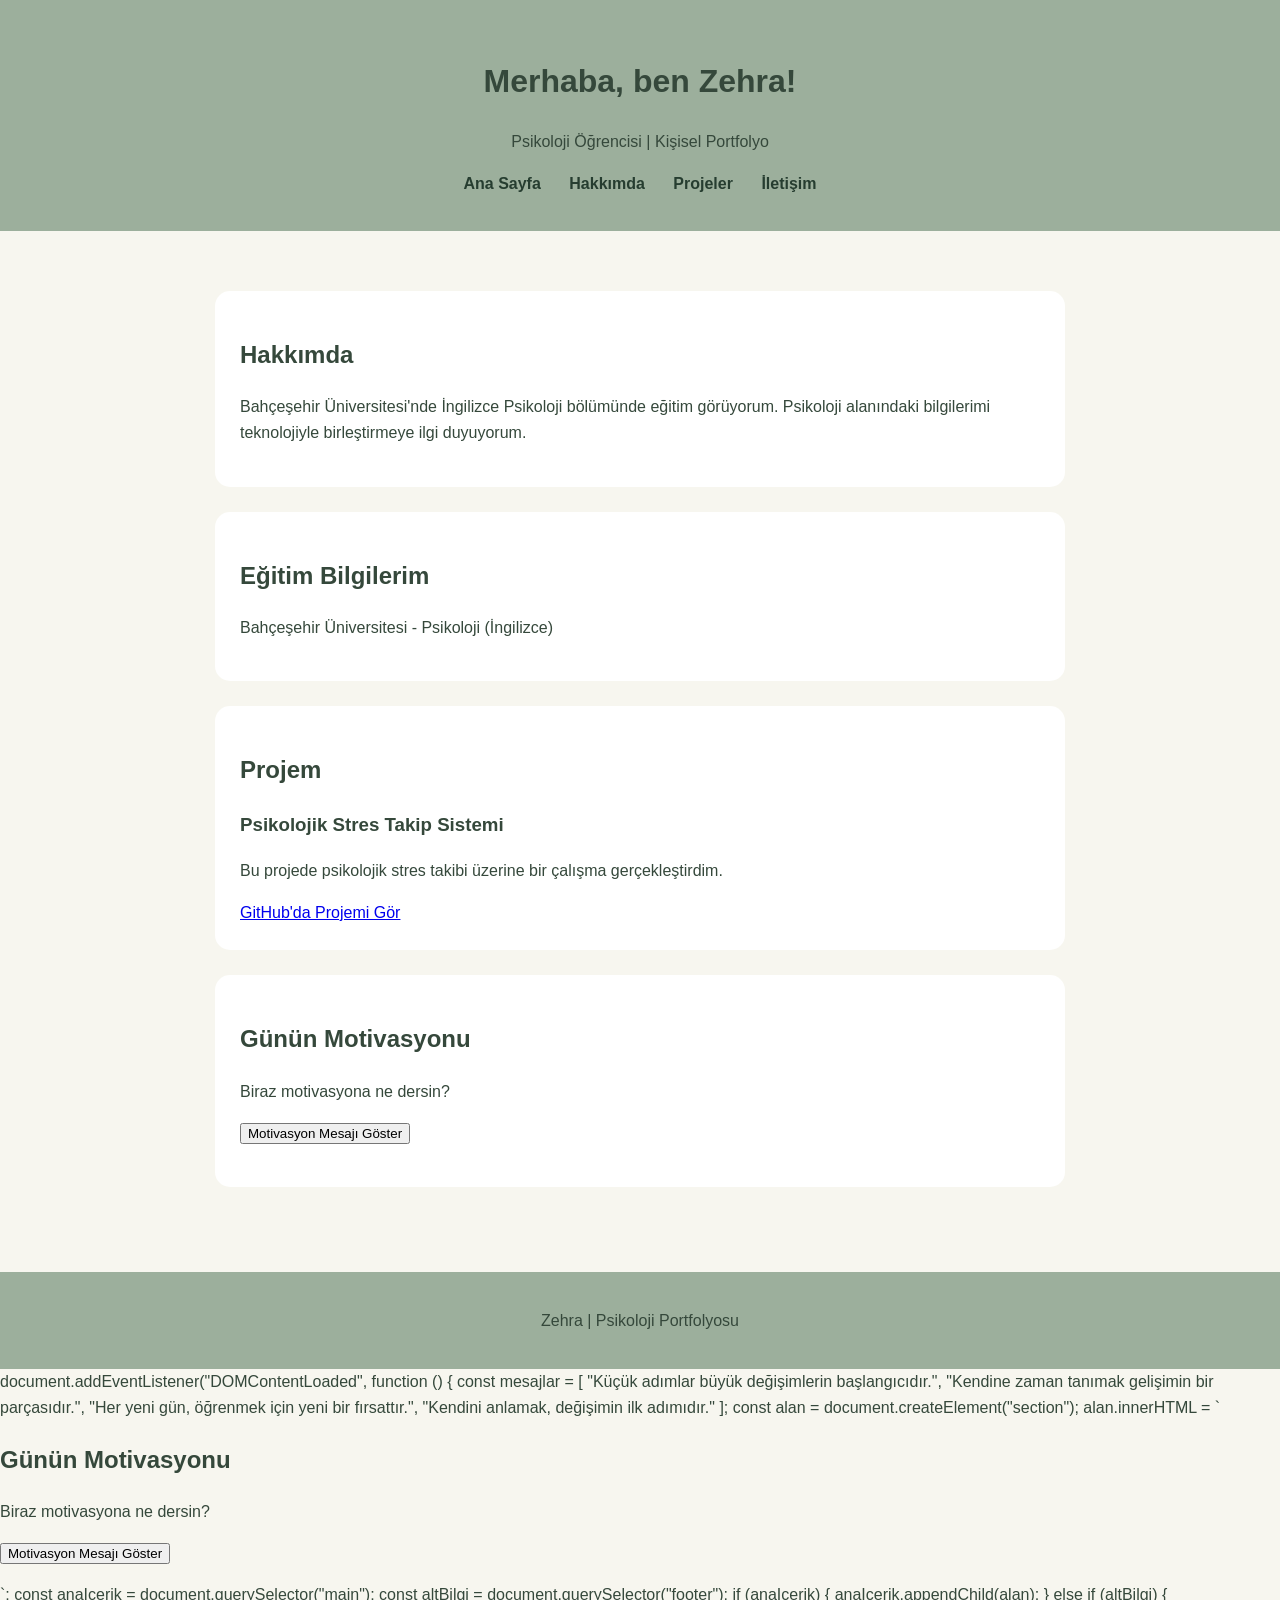
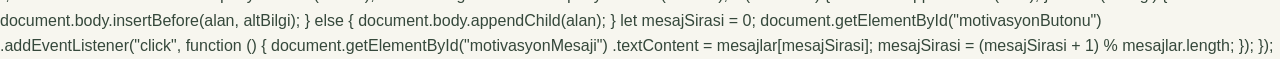
==== index.html @ c35e9b3f "Add files via upload" ====
<!DOCTYPE html>
<html lang="tr">
<head>
  <meta charset="UTF-8">
  <meta name="viewport" content="width=device-width, initial-scale=1.0">
  <title>Zehra | Psikoloji Portfolyosu</title>

  <style>
    body {
      margin: 0;
      background-color: #f7f6ef;
      color: #35483b;
      font-family: Arial, sans-serif;
      line-height: 1.6;
    }

    header {
      background-color: #9caf9c;
      padding: 35px;
      text-align: center;
    }

    nav a {
      color: #263d30;
      margin: 12px;
      text-decoration: none;
      font-weight: bold;
    }

    main {
      max-width: 850px;
      margin: 40px auto;
      padding: 20px;
    }

    section {
      background-color: white;
      padding: 25px;
      margin-bottom: 25px;
      border-radius: 15px;
    }

    h1, h2 {
      color: #35483b;
    }

    footer {
      text-align: center;
      padding: 20px;
      background-color: #9caf9c;
    }
  </style>
</head>

<body>

  <header>
    <h1>Merhaba, ben Zehra!</h1>
    <p>Psikoloji Öğrencisi | Kişisel Portfolyo</p>

    <nav aria-label="Ana menü">
      <a href="index.html">Ana Sayfa</a>
      <a href="hakkimda.html">Hakkımda</a>
      <a href="projeler.html">Projeler</a>
      <a href="iletisim.html">İletişim</a>
    </nav>
  </header>

  <main>
    <section>
      <h2>Hakkımda</h2>
      <p>
        Bahçeşehir Üniversitesi'nde İngilizce Psikoloji
        bölümünde eğitim görüyorum. Psikoloji alanındaki
        bilgilerimi teknolojiyle birleştirmeye ilgi duyuyorum.
      </p>
    </section>

    <section>
      <h2>Eğitim Bilgilerim</h2>
      <p>Bahçeşehir Üniversitesi - Psikoloji (İngilizce)</p>
    </section>

    <section>
      <h2>Projem</h2>
      <h3>Psikolojik Stres Takip Sistemi</h3>
      <p>
        Bu projede psikolojik stres takibi üzerine
        bir çalışma gerçekleştirdim.
      </p>
      <a href="https://github.com/zehraoztt-arch/Psikolojik-Stres-Takip-Sistemi"
         target="_blank" rel="noopener noreferrer">
        GitHub'da Projemi Gör
      </a>
    </section>
  </main>

  <footer>
    <p>Zehra | Psikoloji Portfolyosu</p>
  </footer>

document.addEventListener("DOMContentLoaded", function () {

    const mesajlar = [
        "Küçük adımlar büyük değişimlerin başlangıcıdır.",
        "Kendine zaman tanımak gelişimin bir parçasıdır.",
        "Her yeni gün, öğrenmek için yeni bir fırsattır.",
        "Kendini anlamak, değişimin ilk adımıdır."
    ];

    const alan = document.createElement("section");

    alan.innerHTML = `
        <h2>Günün Motivasyonu</h2>
        <p>Biraz motivasyona ne dersin?</p>
        <button id="motivasyonButonu">
            Motivasyon Mesajı Göster
        </button>
        <p id="motivasyonMesaji"></p>
    `;

    const anaIcerik = document.querySelector("main");
    const altBilgi = document.querySelector("footer");

    if (anaIcerik) {
        anaIcerik.appendChild(alan);
    } else if (altBilgi) {
        document.body.insertBefore(alan, altBilgi);
    } else {
        document.body.appendChild(alan);
    }

    let mesajSirasi = 0;

    document.getElementById("motivasyonButonu")
        .addEventListener("click", function () {

            document.getElementById("motivasyonMesaji")
                .textContent = mesajlar[mesajSirasi];

            mesajSirasi = (mesajSirasi + 1) % mesajlar.length;
        });
});
<script src="script.js"></script>
</body>
</html>
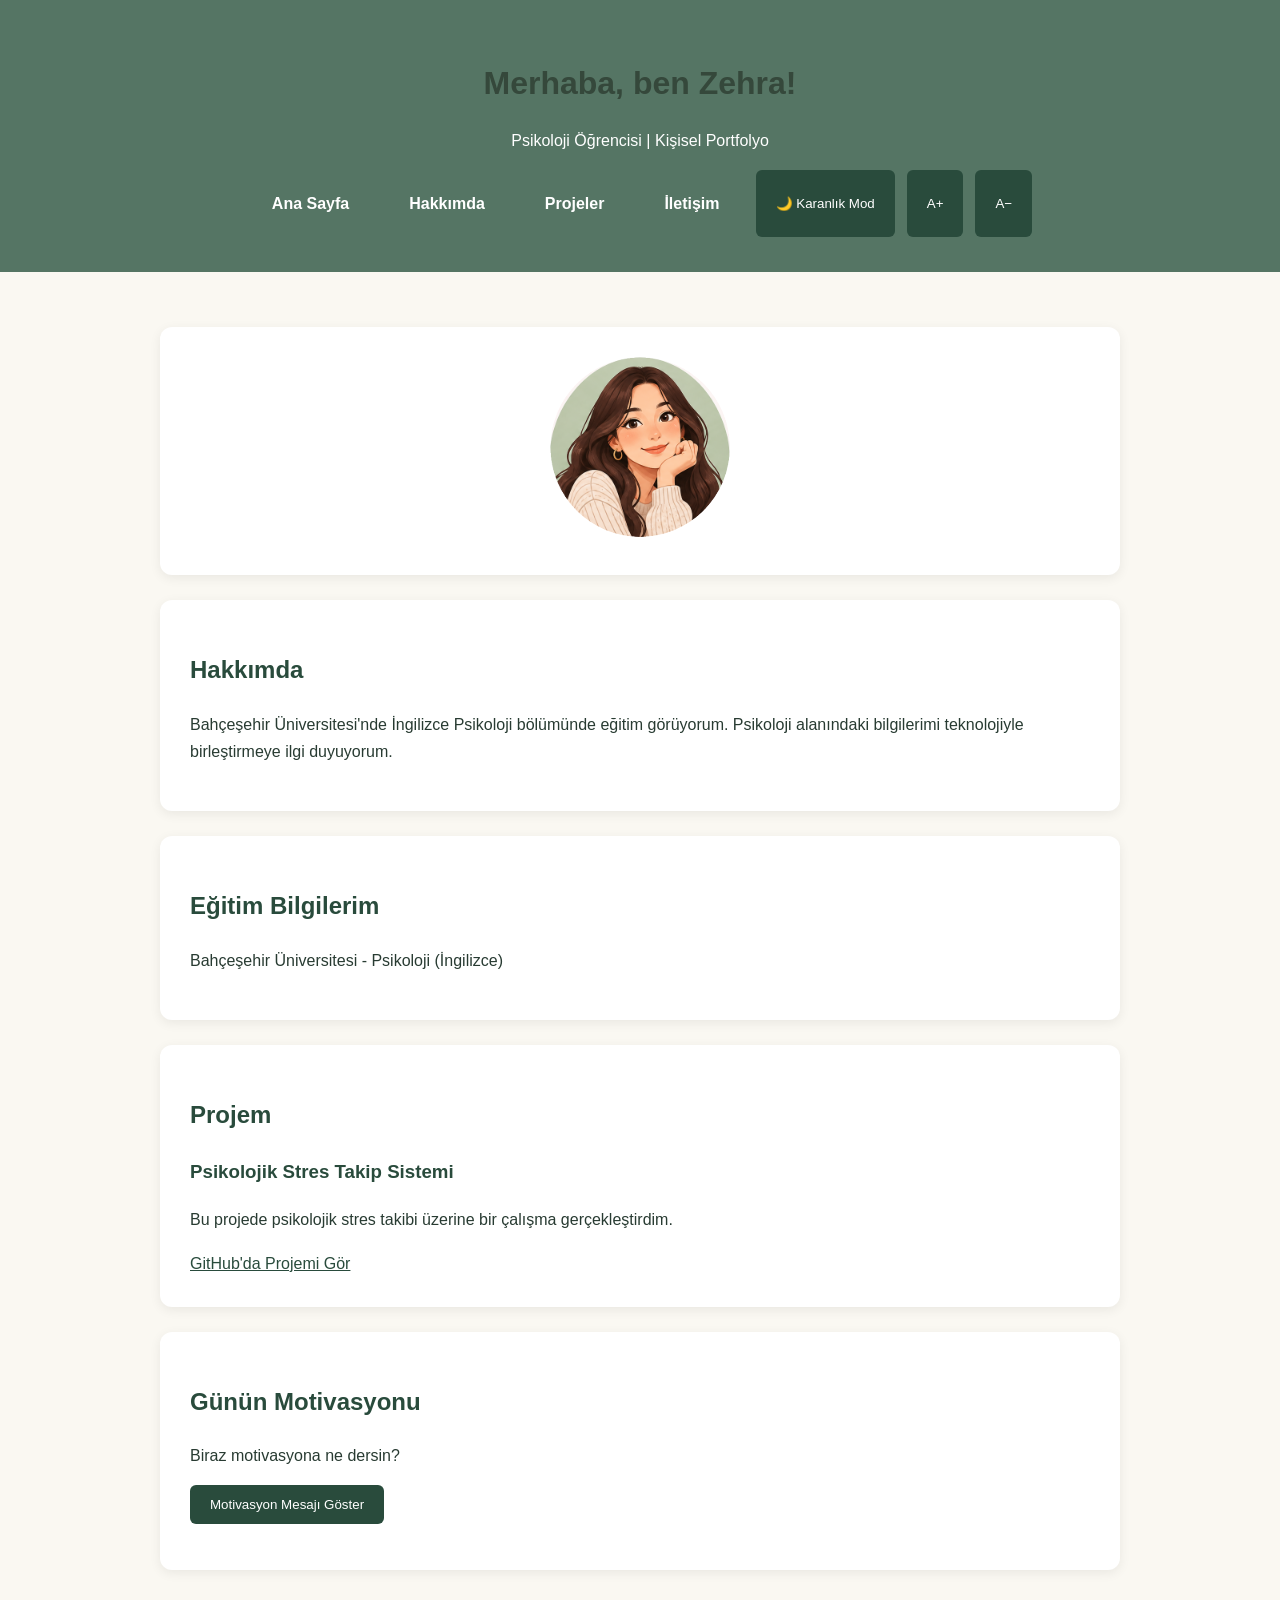
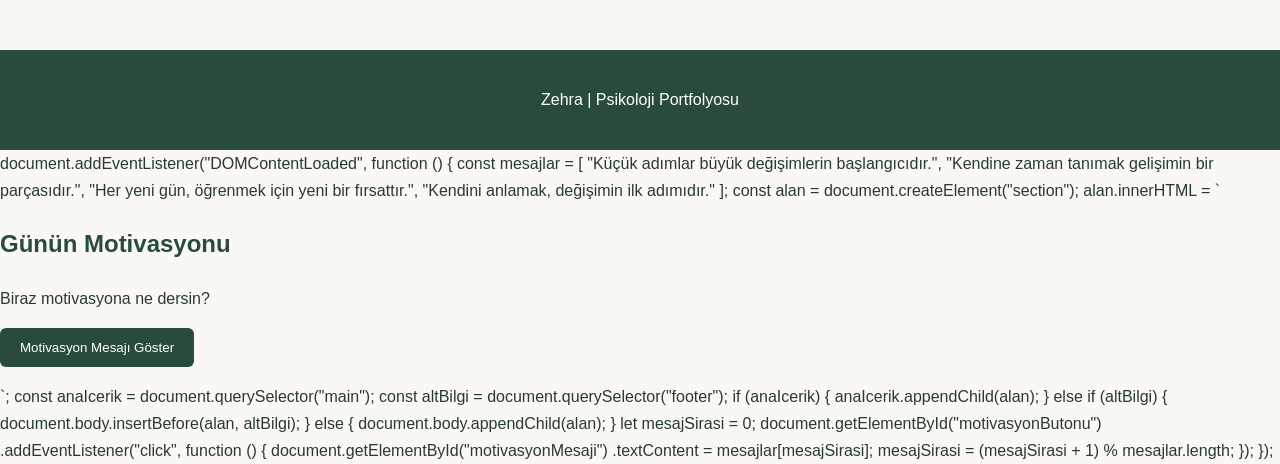
==== commit 438254c9: "Add files via upload" ====
--- a/index.html
+++ b/index.html
@@ -5,8 +5,8 @@
   <meta charset="UTF-8">
   <meta name="viewport" content="width=device-width, initial-scale=1.0">
   <title>Zehra | Psikoloji Portfolyosu</title>
-
-  <style>
+  
+<style>
     body {
       margin: 0;
       background-color: #f7f6ef;
@@ -51,6 +51,7 @@
       background-color: #9caf9c;
     }
   </style>
+<link rel="stylesheet" href="style.css">
 </head>
 
 <body>
@@ -68,7 +69,11 @@
   </header>
 
   <main>
-    <section>
+<section style="text-align: center;">
+    <img src="zehra_portfolyo_avatar.png"
+         alt="Zehra'nın çizim tarzında portfolyo avatarı"
+         style="width: 180px; height: 180px; object-fit: cover; border-radius: 50%;">
+</section>    <section>
       <h2>Hakkımda</h2>
       <p>
         Bahçeşehir Üniversitesi'nde İngilizce Psikoloji
--- a/style.css
+++ b/style.css
@@ -0,0 +1,218 @@
+
+/* RENKLER VE GENEL TASARIM */
+:root {
+  --yesil: #557564;
+  --koyu-yesil: #294b3c;
+  --krem: #faf8f2;
+  --beyaz: #ffffff;
+  --yazi: #283b32;
+}
+
+* {
+  box-sizing: border-box;
+}
+
+body {
+  margin: 0;
+  padding: 0;
+  font-family: Arial, sans-serif;
+  background-color: var(--krem);
+  color: var(--yazi);
+  line-height: 1.7;
+}
+
+/* UST MENU */
+header {
+  background-color: var(--yesil);
+  color: var(--beyaz);
+  padding: 35px 20px;
+  text-align: center;
+}
+
+header h1 {
+  font-size: 32px;
+  margin-bottom: 15px;
+}
+
+nav {
+  display: flex;
+  justify-content: center;
+  flex-wrap: wrap;
+  gap: 12px;
+}
+
+nav a {
+  color: var(--beyaz);
+  text-decoration: none;
+  font-weight: bold;
+  padding: 8px 12px;
+  border-radius: 6px;
+}
+
+nav a:hover,
+nav a:focus-visible {
+  background-color: var(--koyu-yesil);
+}
+
+/* ANA ICERIK */
+main {
+  max-width: 1000px;
+  margin: 35px auto;
+  padding: 20px;
+}
+
+section {
+  background-color: var(--beyaz);
+  padding: 30px;
+  margin-bottom: 25px;
+  border-radius: 12px;
+  box-shadow: 0 3px 12px rgba(0,0,0,0.07);
+}
+
+h2, h3, h4 {
+  color: var(--koyu-yesil);
+}
+
+a {
+  color: var(--koyu-yesil);
+}
+
+a:focus-visible,
+button:focus-visible,
+input:focus-visible,
+textarea:focus-visible {
+  outline: 3px solid #b57632;
+  outline-offset: 3px;
+}
+
+/* PROJE KARTLARI */
+.proje-karti {
+  background-color: #eef3ed;
+  padding: 25px;
+  border-radius: 10px;
+  margin-top: 20px;
+  border-left: 5px solid var(--yesil);
+}
+
+/* ILETISIM FORMU */
+input, textarea {
+  display: block;
+  width: 100%;
+  max-width: 500px;
+  padding: 12px;
+  margin: 8px 0 18px;
+  border: 1px solid #728679;
+  border-radius: 6px;
+  font: inherit;
+}
+
+button {
+  background-color: var(--koyu-yesil);
+  color: white;
+  padding: 12px 20px;
+  border: none;
+  border-radius: 6px;
+  cursor: pointer;
+}
+
+button:hover {
+  background-color: #416b55;
+}
+
+/* ALT BILGI */
+footer {
+  background-color: var(--koyu-yesil);
+  color: var(--beyaz);
+  text-align: center;
+  padding: 20px;
+}
+
+/* TABLET UYUMU */
+@media (max-width: 768px) {
+  main {
+    padding: 15px;
+    margin: 15px auto;
+  }
+
+  header h1 {
+    font-size: 26px;
+  }
+
+  section {
+    padding: 20px;
+  }
+}
+
+/* TELEFON UYUMU */
+@media (max-width: 480px) {
+  header {
+    padding: 25px 10px;
+  }
+
+  header h1 {
+    font-size: 22px;
+  }
+
+  nav {
+    gap: 5px;
+  }
+
+  nav a {
+    padding: 7px;
+    font-size: 14px;
+  }
+
+  section {
+    padding: 16px;
+  }
+}
+
+/* KARANLIK MOD TASARIMI */
+
+body.karanlik-mod {
+    --yesil: #263f35;
+    --koyu-yesil: #1d3029;
+    --krem: #121b17;
+    --beyaz: #25362d;
+    --yazi: #edf4ed;
+}
+
+body.karanlik-mod header,
+body.karanlik-mod footer {
+    color: #ffffff;
+}
+
+body.karanlik-mod nav a {
+    color: #ffffff;
+}
+
+body.karanlik-mod h2,
+body.karanlik-mod h3,
+body.karanlik-mod h4,
+body.karanlik-mod a {
+    color: #c5e5d1;
+}
+
+body.karanlik-mod nav a {
+    color: #ffffff;
+}
+
+body.karanlik-mod .proje-karti {
+    background-color: #30483b;
+}
+
+body.karanlik-mod button {
+    background-color: #476d56;
+    color: #ffffff;
+}
+
+body.karanlik-mod button:hover {
+    background-color: #5d896c;
+}
+
+body.karanlik-mod input,
+body.karanlik-mod textarea {
+    background-color: #30483b;
+    color: #ffffff;
+    border-color: #a4b9a9;
+}
